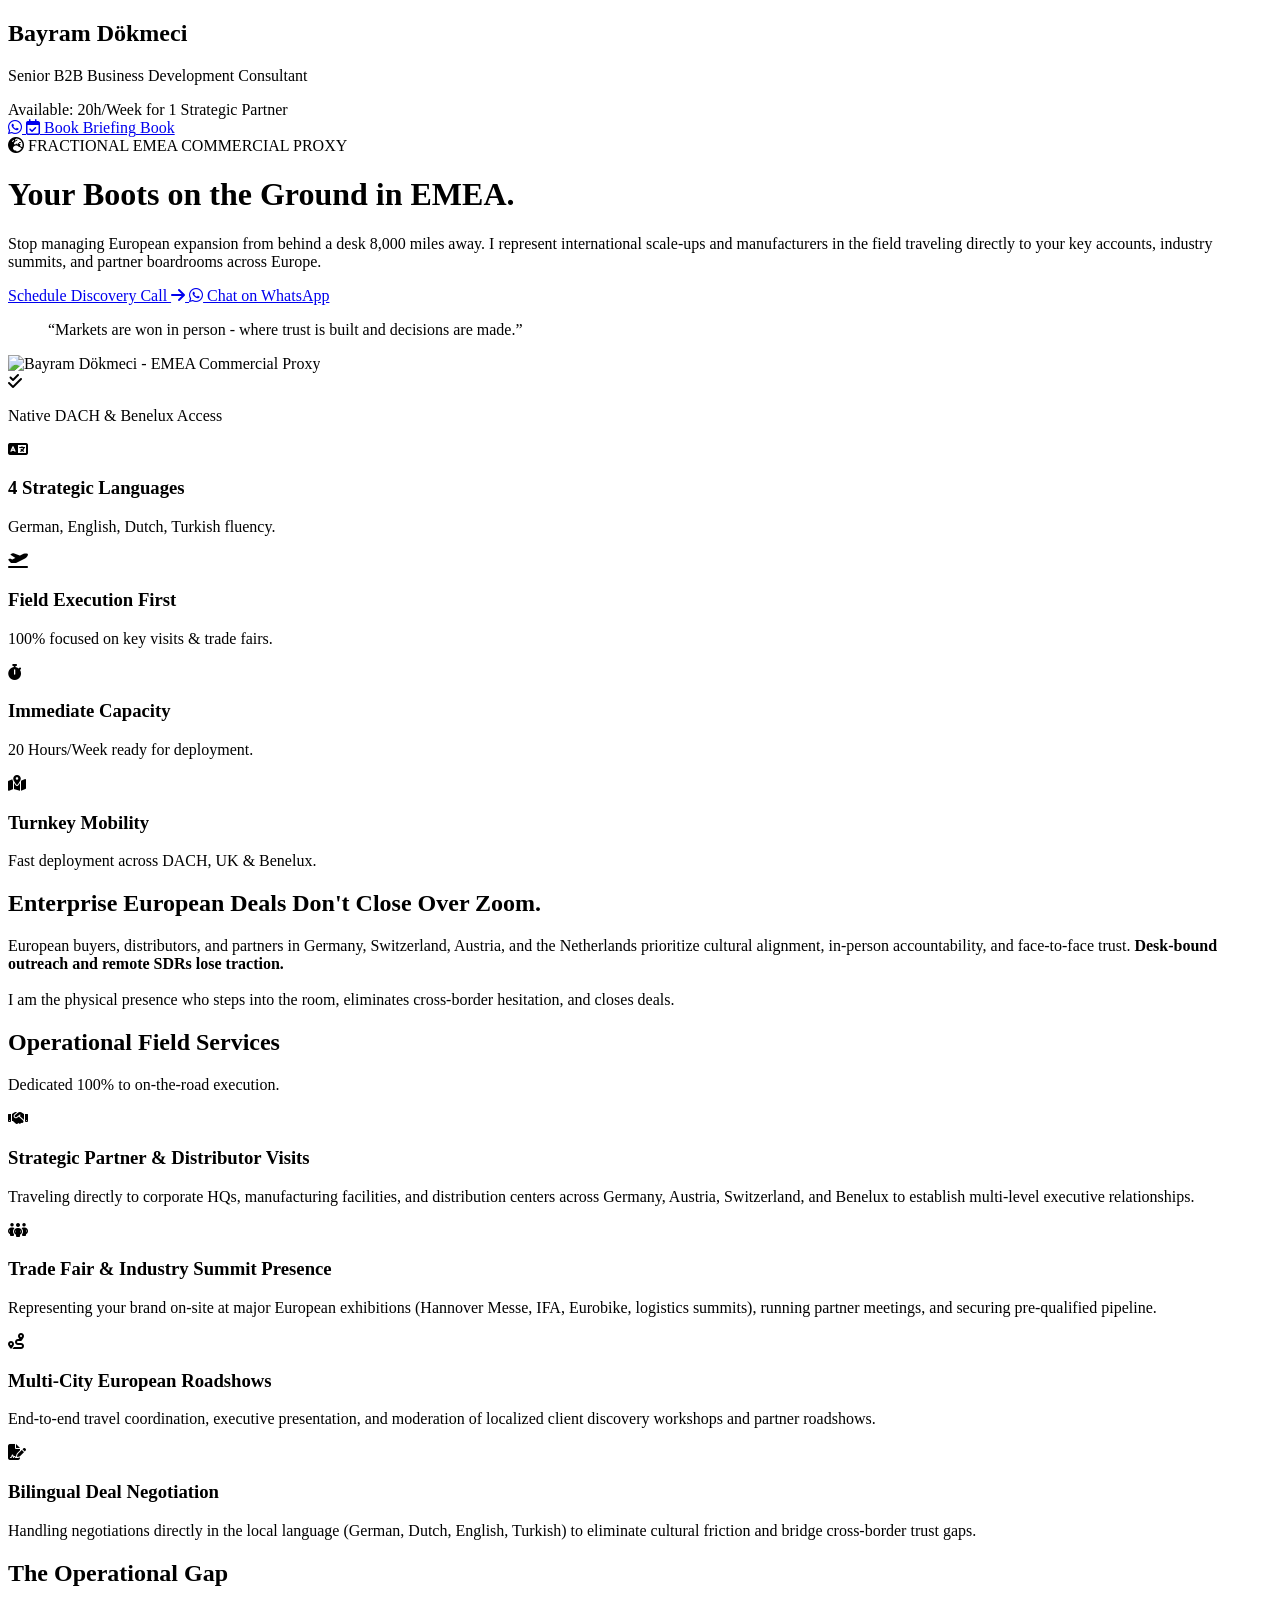
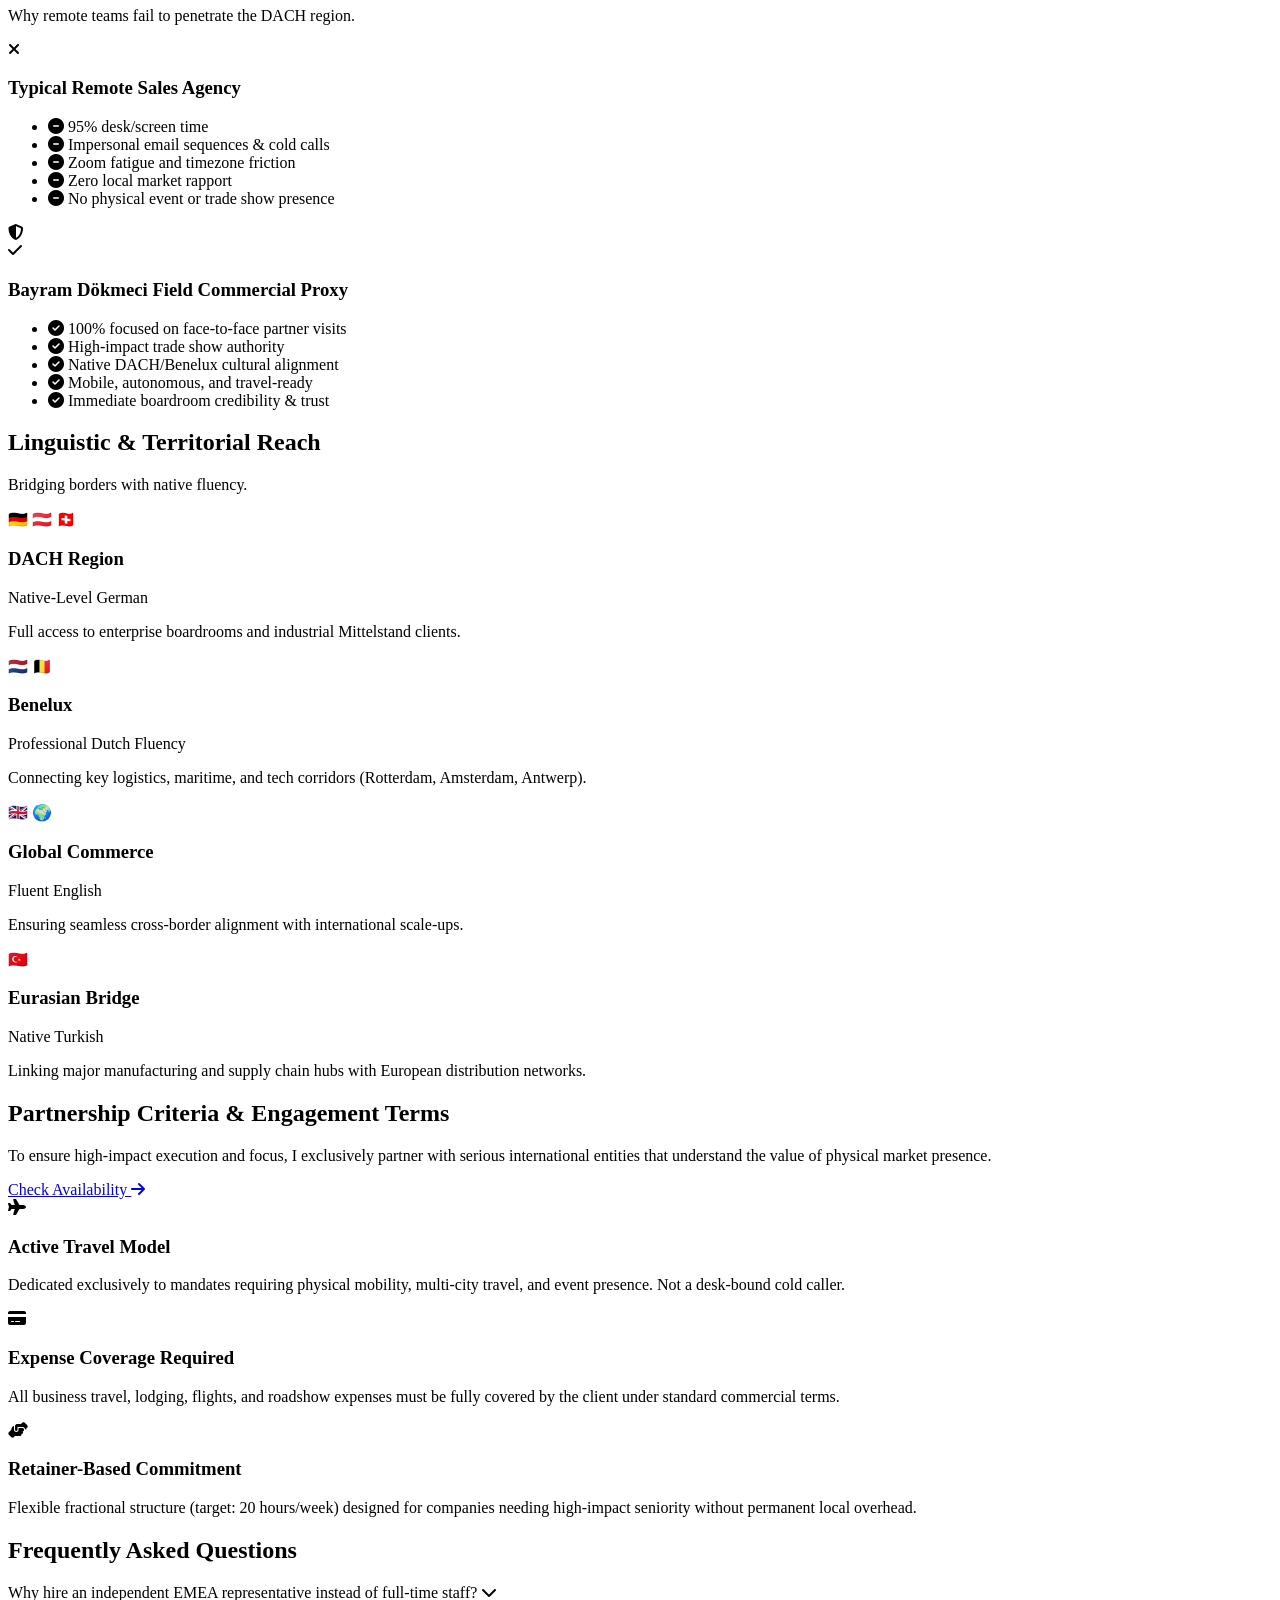
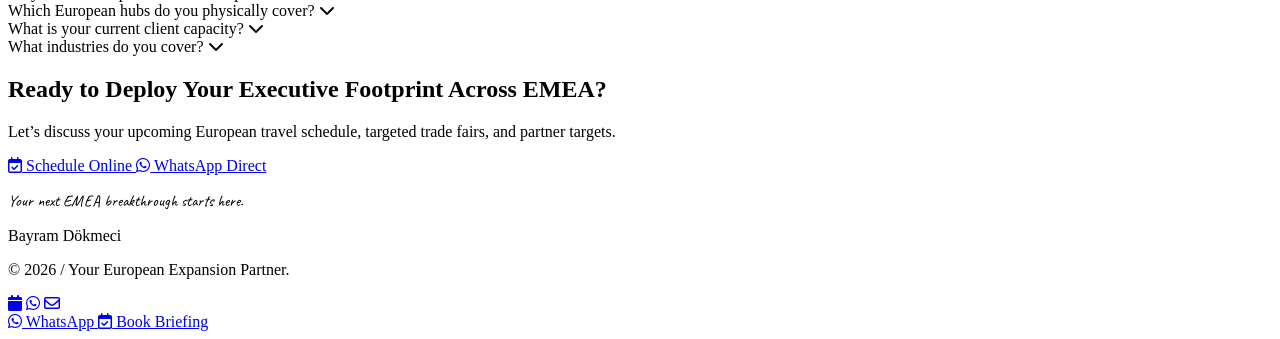
==== dach.html @ 2ba25c83 "Add files via upload" ====
<!DOCTYPE html>
<html lang="en" class="scroll-smooth">
<head>
    <meta charset="UTF-8">
    <meta name="viewport" content="width=device-width, initial-scale=1.0">
    <title>Bayram Dökmeci | EMEA Commercial Proxy & B2B Consultant</title>
    <meta name="description" content="Senior B2B Business Development Consultant acting as your boots on the ground in EMEA. Specializing in in-person partner visits, European trade fairs, roadshows, and cross-border negotiations.">
    
    <!-- Google Fonts -->
    <link rel="preconnect" href="https://fonts.googleapis.com">
    <link rel="preconnect" href="https://fonts.gstatic.com" crossorigin>
    <link href="https://fonts.googleapis.com/css2?family=Caveat:wght@500;600&family=Inter:wght@300;400;500;600;700;800&display=swap" rel="stylesheet">
    
    <!-- FontAwesome -->
    <link rel="stylesheet" href="https://cdnjs.cloudflare.com/ajax/libs/font-awesome/6.4.0/css/all.min.css">

    <!-- Tailwind CSS (CDN) -->
    <script src="https://cdn.tailwindcss.com"></script>
    <script>
        tailwind.config = {
            theme: {
                extend: {
                    fontFamily: {
                        sans: ['Inter', 'sans-serif'],
                    },
                    colors: {
                        slate: {
                            50: '#F8FAFC',
                            900: '#0F172A'
                        },
                        emerald: {
                            500: '#10B981'
                        },
                        indigo: {
                            600: '#2563EB'
                        },
                        amber: {
                            500: '#F59E0B'
                        }
                    }
                }
            }
        }
    </script>

    <!-- Schema.org JSON-LD -->
    <script type="application/ld+json">
    {
      "@context": "https://schema.org",
      "@graph": [
        {
          "@type": "Person",
          "@id": "https://bayramdokmeci.com/#person",
          "name": "Bayram Dökmeci",
          "jobTitle": "Senior B2B Business Development Consultant & EMEA Commercial Representative",
          "image": "https://bayramdokmeci.com/BayramDokmeci-DACH.webp",
          "email": "bayramdokmeci@gmail.com",
          "telephone": "+905078827795",
          "url": "https://bayramdokmeci.com",
          "knowsLanguage": ["German", "English", "Dutch", "Turkish"],
          "hasCredential": "Certified Digital Marketing Specialist",
          "knowsAbout": [
            "EMEA Market Expansion",
            "DACH Partner Development",
            "European Trade Fair Representation",
            "Executive Partner Roadshows",
            "In-Person Commercial Proxy",
            "Cross-Border B2B Deal Closing"
          ]
        },
        {
          "@type": "ProfessionalService",
          "name": "Bayram Dökmeci - EMEA Commercial Proxy & Business Development",
          "provider": {"@id": "https://bayramdokmeci.com/#person"},
          "areaServed": ["Germany", "Austria", "Switzerland", "Netherlands", "Belgium", "United Kingdom", "Türkiye"],
          "description": "On-the-road commercial representation, executive roadshow leadership, and strategic partner visits across EMEA for international scale-ups and manufacturers.",
          "availableChannel": {
            "@type": "ServiceChannel",
            "serviceUrl": "https://calendly.com/bayramdokmeci/b2b"
          }
        }
      ]
    }
    </script>
    <style>
        /* Custom styles for details/summary accordions */
        details > summary {
            list-style: none;
        }
        details > summary::-webkit-details-marker {
            display: none;
        }
        .slogan-handwritten {
            font-family: 'Caveat', cursive;
        }
    </style>
</head>
<body class="bg-white text-slate-900 font-sans antialiased selection:bg-indigo-600 selection:text-white">

    <!-- Sticky Navigation -->
    <nav class="fixed top-0 left-0 right-0 bg-white/90 backdrop-blur-md border-b border-gray-100 z-50">
        <div class="max-w-7xl mx-auto px-4 sm:px-6 lg:px-8">
            <div class="flex justify-between items-center h-20">
                <!-- Brand -->
                <div class="flex-shrink-0 flex items-center">
                    <div>
                        <h1 class="font-bold text-xl tracking-tight text-slate-900">Bayram Dökmeci</h1>
                        <p class="text-xs text-gray-500 font-medium hidden sm:block">Senior B2B Business Development Consultant</p>
                    </div>
                </div>
                
                <!-- Live Capacity Indicator (Hidden on smallest screens to save space) -->
                <div class="hidden md:flex items-center space-x-2 bg-emerald-50 text-emerald-700 px-4 py-2 rounded-full border border-emerald-100 text-sm font-semibold">
                    <span class="relative flex h-3 w-3">
                      <span class="animate-ping absolute inline-flex h-full w-full rounded-full bg-emerald-500 opacity-75"></span>
                      <span class="relative inline-flex rounded-full h-3 w-3 bg-emerald-500"></span>
                    </span>
                    <span>Available: 20h/Week for 1 Strategic Partner</span>
                </div>

                <!-- Quick Actions -->
                <div class="flex items-center space-x-3 sm:space-x-4">
                    <a href="https://wa.me/905078827795" target="_blank" class="text-emerald-500 hover:text-emerald-600 transition-colors text-2xl" title="WhatsApp Direct">
                        <i class="fa-brands fa-whatsapp"></i>
                    </a>
                    <a href="https://calendly.com/bayramdokmeci/b2b" target="_blank" class="bg-indigo-600 hover:bg-indigo-700 text-white px-5 py-2.5 rounded-lg font-semibold text-sm transition-all shadow-md hover:shadow-lg flex items-center gap-2">
                        <i class="fa-regular fa-calendar-check"></i>
                        <span class="hidden sm:inline">Book Briefing</span>
                        <span class="sm:hidden">Book</span>
                    </a>
                </div>
            </div>
        </div>
    </nav>

    <!-- Hero Section -->
    <header class="pt-32 pb-16 md:pt-40 md:pb-24 bg-slate-50">
        <div class="max-w-7xl mx-auto px-4 sm:px-6 lg:px-8">
            <div class="grid grid-cols-1 lg:grid-cols-12 gap-12 items-center">
                <!-- Text Content -->
                <div class="lg:col-span-7">
                    <div class="inline-flex items-center space-x-2 bg-indigo-50 text-indigo-700 px-3 py-1 rounded-full text-sm font-bold tracking-wide mb-6 border border-indigo-100">
                        <i class="fa-solid fa-earth-europe"></i>
                        <span>FRACTIONAL EMEA COMMERCIAL PROXY</span>
                    </div>
                    <h1 class="text-4xl sm:text-5xl lg:text-6xl font-extrabold text-slate-900 leading-[1.1] mb-6">
                        Your <span class="text-indigo-600">Boots on the Ground</span> in EMEA.
                    </h1>
                    <p class="text-lg sm:text-xl text-gray-600 mb-8 max-w-2xl leading-relaxed">
                        Stop managing European expansion from behind a desk 8,000 miles away. I represent international scale-ups and manufacturers in the field traveling directly to your key accounts, industry summits, and partner boardrooms across Europe.
                    </p>
                    <div class="flex flex-col sm:flex-row gap-4 mb-8">
                        <a href="https://calendly.com/bayramdokmeci/b2b" target="_blank" class="bg-indigo-600 text-white px-8 py-4 rounded-xl font-bold text-lg text-center transition-all hover:bg-indigo-700 hover:shadow-xl hover:-translate-y-0.5 flex items-center justify-center gap-3">
                            Schedule Discovery Call
                            <i class="fa-solid fa-arrow-right"></i>
                        </a>
                        <a href="https://wa.me/905078827795" target="_blank" class="bg-white text-slate-900 border-2 border-gray-200 px-8 py-4 rounded-xl font-bold text-lg text-center transition-all hover:border-emerald-500 hover:text-emerald-600 hover:shadow-lg flex items-center justify-center gap-3">
                            <i class="fa-brands fa-whatsapp text-2xl"></i>
                            Chat on WhatsApp
                        </a>
                    </div>
                    <blockquote class="text-lg font-semibold italic text-indigo-700">
                        “Markets are won in person - where trust is built and decisions are made.”
                    </blockquote>
                </div>
                
                <!-- Profile Image -->
                <div class="lg:col-span-5 relative">
                    <!-- Decorative background elements -->
                    <div class="absolute inset-0 bg-gradient-to-tr from-indigo-100 to-emerald-50 rounded-[2rem] transform translate-x-4 translate-y-4 -z-10"></div>
                    <div class="relative rounded-[2rem] overflow-hidden border-8 border-white shadow-2xl">
                        <img src="https://bayramdokmeci.com/BayramDokmeci-DACH.webp" alt="Bayram Dökmeci - EMEA Commercial Proxy" class="w-full h-auto object-cover object-center bg-gray-100">
                        <!-- Floating Badge -->
                        <div class="absolute bottom-4 left-4 right-4 bg-white/95 backdrop-blur shadow-lg rounded-xl p-3 flex items-center gap-3 border border-gray-100">
                            <div class="w-10 h-10 rounded-full bg-emerald-100 text-emerald-600 flex items-center justify-center shrink-0">
                                <i class="fa-solid fa-check-double text-lg"></i>
                            </div>
                            <p class="text-sm font-bold text-slate-900 leading-tight">Native DACH & Benelux Access</p>
                        </div>
                    </div>
                </div>
            </div>

            <!-- 4-Card Metric Strip -->
            <div class="grid grid-cols-1 sm:grid-cols-2 lg:grid-cols-4 gap-6 mt-16 lg:mt-24 relative z-10">
                <div class="bg-white p-6 rounded-2xl shadow-sm border border-gray-100 flex items-start gap-4">
                    <div class="w-12 h-12 rounded-xl bg-amber-50 text-amber-500 flex items-center justify-center text-xl shrink-0">
                        <i class="fa-solid fa-language"></i>
                    </div>
                    <div>
                        <h3 class="font-bold text-slate-900">4 Strategic Languages</h3>
                        <p class="text-sm text-gray-500 mt-1">German, English, Dutch, Turkish fluency.</p>
                    </div>
                </div>
                <div class="bg-white p-6 rounded-2xl shadow-sm border border-gray-100 flex items-start gap-4">
                    <div class="w-12 h-12 rounded-xl bg-indigo-50 text-indigo-600 flex items-center justify-center text-xl shrink-0">
                        <i class="fa-solid fa-plane-departure"></i>
                    </div>
                    <div>
                        <h3 class="font-bold text-slate-900">Field Execution First</h3>
                        <p class="text-sm text-gray-500 mt-1">100% focused on key visits & trade fairs.</p>
                    </div>
                </div>
                <div class="bg-white p-6 rounded-2xl shadow-sm border border-gray-100 flex items-start gap-4">
                    <div class="w-12 h-12 rounded-xl bg-emerald-50 text-emerald-600 flex items-center justify-center text-xl shrink-0">
                        <i class="fa-solid fa-stopwatch"></i>
                    </div>
                    <div>
                        <h3 class="font-bold text-slate-900">Immediate Capacity</h3>
                        <p class="text-sm text-gray-500 mt-1">20 Hours/Week ready for deployment.</p>
                    </div>
                </div>
                <div class="bg-white p-6 rounded-2xl shadow-sm border border-gray-100 flex items-start gap-4">
                    <div class="w-12 h-12 rounded-xl bg-blue-50 text-blue-500 flex items-center justify-center text-xl shrink-0">
                        <i class="fa-solid fa-map-location-dot"></i>
                    </div>
                    <div>
                        <h3 class="font-bold text-slate-900">Turnkey Mobility</h3>
                        <p class="text-sm text-gray-500 mt-1">Fast deployment across DACH, UK & Benelux.</p>
                    </div>
                </div>
            </div>
        </div>
    </header>

    <!-- Core Problem & Solution -->
    <section class="py-20 bg-white">
        <div class="max-w-4xl mx-auto px-4 text-center">
            <h2 class="text-3xl md:text-5xl font-extrabold text-slate-900 mb-6">Enterprise European Deals Don't Close Over Zoom.</h2>
            <div class="w-24 h-1.5 bg-indigo-600 mx-auto rounded-full mb-8"></div>
            <p class="text-lg md:text-xl text-gray-600 leading-relaxed">
                European buyers, distributors, and partners in Germany, Switzerland, Austria, and the Netherlands prioritize cultural alignment, in-person accountability, and face-to-face trust. <strong>Desk-bound outreach and remote SDRs lose traction.</strong> 
                <br><br>
                I am the physical presence who steps into the room, eliminates cross-border hesitation, and closes deals.
            </p>
        </div>
    </section>

    <!-- Operational Field Services (4-Card Grid) -->
    <section class="py-20 bg-slate-50 border-y border-gray-100">
        <div class="max-w-7xl mx-auto px-4 sm:px-6 lg:px-8">
            <div class="text-center mb-16">
                <h2 class="text-3xl md:text-4xl font-extrabold text-slate-900">Operational Field Services</h2>
                <p class="mt-4 text-xl text-gray-600">Dedicated 100% to on-the-road execution.</p>
            </div>
            
            <div class="grid grid-cols-1 md:grid-cols-2 gap-8">
                <!-- Card 1 -->
                <div class="bg-white rounded-2xl p-8 shadow-sm border border-gray-100 hover:shadow-xl transition-all duration-300 hover:-translate-y-1 group">
                    <div class="w-14 h-14 bg-indigo-50 rounded-xl flex items-center justify-center text-indigo-600 text-2xl mb-6 group-hover:bg-indigo-600 group-hover:text-white transition-colors">
                        <i class="fa-solid fa-handshake"></i>
                    </div>
                    <h3 class="text-xl font-bold text-slate-900 mb-3">Strategic Partner & Distributor Visits</h3>
                    <p class="text-gray-600 leading-relaxed">Traveling directly to corporate HQs, manufacturing facilities, and distribution centers across Germany, Austria, Switzerland, and Benelux to establish multi-level executive relationships.</p>
                </div>
                <!-- Card 2 -->
                <div class="bg-white rounded-2xl p-8 shadow-sm border border-gray-100 hover:shadow-xl transition-all duration-300 hover:-translate-y-1 group">
                    <div class="w-14 h-14 bg-indigo-50 rounded-xl flex items-center justify-center text-indigo-600 text-2xl mb-6 group-hover:bg-indigo-600 group-hover:text-white transition-colors">
                        <i class="fa-solid fa-people-group"></i>
                    </div>
                    <h3 class="text-xl font-bold text-slate-900 mb-3">Trade Fair & Industry Summit Presence</h3>
                    <p class="text-gray-600 leading-relaxed">Representing your brand on-site at major European exhibitions (Hannover Messe, IFA, Eurobike, logistics summits), running partner meetings, and securing pre-qualified pipeline.</p>
                </div>
                <!-- Card 3 -->
                <div class="bg-white rounded-2xl p-8 shadow-sm border border-gray-100 hover:shadow-xl transition-all duration-300 hover:-translate-y-1 group">
                    <div class="w-14 h-14 bg-indigo-50 rounded-xl flex items-center justify-center text-indigo-600 text-2xl mb-6 group-hover:bg-indigo-600 group-hover:text-white transition-colors">
                        <i class="fa-solid fa-route"></i>
                    </div>
                    <h3 class="text-xl font-bold text-slate-900 mb-3">Multi-City European Roadshows</h3>
                    <p class="text-gray-600 leading-relaxed">End-to-end travel coordination, executive presentation, and moderation of localized client discovery workshops and partner roadshows.</p>
                </div>
                <!-- Card 4 -->
                <div class="bg-white rounded-2xl p-8 shadow-sm border border-gray-100 hover:shadow-xl transition-all duration-300 hover:-translate-y-1 group">
                    <div class="w-14 h-14 bg-indigo-50 rounded-xl flex items-center justify-center text-indigo-600 text-2xl mb-6 group-hover:bg-indigo-600 group-hover:text-white transition-colors">
                        <i class="fa-solid fa-file-signature"></i>
                    </div>
                    <h3 class="text-xl font-bold text-slate-900 mb-3">Bilingual Deal Negotiation</h3>
                    <p class="text-gray-600 leading-relaxed">Handling negotiations directly in the local language (German, Dutch, English, Turkish) to eliminate cultural friction and bridge cross-border trust gaps.</p>
                </div>
            </div>
        </div>
    </section>

    <!-- Comparison Section -->
    <section class="py-20 bg-white">
        <div class="max-w-7xl mx-auto px-4 sm:px-6 lg:px-8">
            <div class="text-center mb-16">
                <h2 class="text-3xl md:text-4xl font-extrabold text-slate-900">The Operational Gap</h2>
                <p class="mt-4 text-xl text-gray-600">Why remote teams fail to penetrate the DACH region.</p>
            </div>

            <div class="grid grid-cols-1 md:grid-cols-2 gap-8 lg:gap-12 items-stretch max-w-5xl mx-auto">
                <!-- Remote Agency -->
                <div class="bg-white rounded-3xl p-8 sm:p-10 shadow-sm border-2 border-red-100 flex flex-col h-full opacity-90">
                    <div class="flex items-center gap-4 mb-8">
                        <div class="w-12 h-12 bg-red-100 text-red-500 rounded-full flex items-center justify-center text-xl shrink-0">
                            <i class="fa-solid fa-xmark"></i>
                        </div>
                        <h3 class="text-2xl font-bold text-slate-900">Typical Remote Sales Agency</h3>
                    </div>
                    <ul class="space-y-4 flex-grow">
                        <li class="flex items-start gap-3">
                            <i class="fa-solid fa-circle-minus text-red-400 mt-1 shrink-0"></i>
                            <span class="text-gray-600">95% desk/screen time</span>
                        </li>
                        <li class="flex items-start gap-3">
                            <i class="fa-solid fa-circle-minus text-red-400 mt-1 shrink-0"></i>
                            <span class="text-gray-600">Impersonal email sequences & cold calls</span>
                        </li>
                        <li class="flex items-start gap-3">
                            <i class="fa-solid fa-circle-minus text-red-400 mt-1 shrink-0"></i>
                            <span class="text-gray-600">Zoom fatigue and timezone friction</span>
                        </li>
                        <li class="flex items-start gap-3">
                            <i class="fa-solid fa-circle-minus text-red-400 mt-1 shrink-0"></i>
                            <span class="text-gray-600">Zero local market rapport</span>
                        </li>
                        <li class="flex items-start gap-3">
                            <i class="fa-solid fa-circle-minus text-red-400 mt-1 shrink-0"></i>
                            <span class="text-gray-600">No physical event or trade show presence</span>
                        </li>
                    </ul>
                </div>

                <!-- Field Commercial Proxy -->
                <div class="bg-indigo-600 rounded-3xl p-8 sm:p-10 shadow-2xl flex flex-col h-full transform md:-translate-y-4 relative overflow-hidden">
                    <!-- Abstract Background Graphic -->
                    <i class="fa-solid fa-shield-halved absolute -bottom-10 -right-10 text-9xl text-indigo-500 opacity-20"></i>
                    
                    <div class="flex items-center gap-4 mb-8 relative z-10">
                        <div class="w-12 h-12 bg-white text-indigo-600 rounded-full flex items-center justify-center text-xl shrink-0 shadow-md">
                            <i class="fa-solid fa-check"></i>
                        </div>
                        <h3 class="text-2xl font-bold text-white">Bayram Dökmeci <span class="block text-indigo-200 text-lg">Field Commercial Proxy</span></h3>
                    </div>
                    <ul class="space-y-4 flex-grow relative z-10">
                        <li class="flex items-start gap-3">
                            <i class="fa-solid fa-circle-check text-emerald-400 mt-1 shrink-0 text-lg"></i>
                            <span class="text-white font-medium">100% focused on face-to-face partner visits</span>
                        </li>
                        <li class="flex items-start gap-3">
                            <i class="fa-solid fa-circle-check text-emerald-400 mt-1 shrink-0 text-lg"></i>
                            <span class="text-white font-medium">High-impact trade show authority</span>
                        </li>
                        <li class="flex items-start gap-3">
                            <i class="fa-solid fa-circle-check text-emerald-400 mt-1 shrink-0 text-lg"></i>
                            <span class="text-white font-medium">Native DACH/Benelux cultural alignment</span>
                        </li>
                        <li class="flex items-start gap-3">
                            <i class="fa-solid fa-circle-check text-emerald-400 mt-1 shrink-0 text-lg"></i>
                            <span class="text-white font-medium">Mobile, autonomous, and travel-ready</span>
                        </li>
                        <li class="flex items-start gap-3">
                            <i class="fa-solid fa-circle-check text-emerald-400 mt-1 shrink-0 text-lg"></i>
                            <span class="text-white font-medium">Immediate boardroom credibility & trust</span>
                        </li>
                    </ul>
                </div>
            </div>
        </div>
    </section>

    <!-- Linguistic & Territorial Reach -->
    <section class="py-20 bg-slate-50 border-t border-gray-100">
        <div class="max-w-7xl mx-auto px-4 sm:px-6 lg:px-8">
            <div class="text-center mb-16">
                <h2 class="text-3xl md:text-4xl font-extrabold text-slate-900">Linguistic & Territorial Reach</h2>
                <p class="mt-4 text-xl text-gray-600">Bridging borders with native fluency.</p>
            </div>
            
            <div class="grid grid-cols-1 sm:grid-cols-2 lg:grid-cols-4 gap-6">
                <!-- DACH -->
                <div class="bg-white p-6 rounded-2xl shadow-sm border border-gray-100">
                    <div class="text-4xl mb-4">🇩🇪 🇦🇹 🇨🇭</div>
                    <h3 class="text-xl font-bold text-slate-900 mb-2">DACH Region</h3>
                    <p class="text-sm font-semibold text-emerald-600 mb-3">Native-Level German</p>
                    <p class="text-gray-600 text-sm">Full access to enterprise boardrooms and industrial Mittelstand clients.</p>
                </div>
                <!-- Benelux -->
                <div class="bg-white p-6 rounded-2xl shadow-sm border border-gray-100">
                    <div class="text-4xl mb-4">🇳🇱 🇧🇪</div>
                    <h3 class="text-xl font-bold text-slate-900 mb-2">Benelux</h3>
                    <p class="text-sm font-semibold text-indigo-600 mb-3">Professional Dutch Fluency</p>
                    <p class="text-gray-600 text-sm">Connecting key logistics, maritime, and tech corridors (Rotterdam, Amsterdam, Antwerp).</p>
                </div>
                <!-- Global -->
                <div class="bg-white p-6 rounded-2xl shadow-sm border border-gray-100">
                    <div class="text-4xl mb-4">🇬🇧 🌍</div>
                    <h3 class="text-xl font-bold text-slate-900 mb-2">Global Commerce</h3>
                    <p class="text-sm font-semibold text-blue-600 mb-3">Fluent English</p>
                    <p class="text-gray-600 text-sm">Ensuring seamless cross-border alignment with international scale-ups.</p>
                </div>
                <!-- Eurasian Bridge -->
                <div class="bg-white p-6 rounded-2xl shadow-sm border border-gray-100">
                    <div class="text-4xl mb-4">🇹🇷</div>
                    <h3 class="text-xl font-bold text-slate-900 mb-2">Eurasian Bridge</h3>
                    <p class="text-sm font-semibold text-amber-600 mb-3">Native Turkish</p>
                    <p class="text-gray-600 text-sm">Linking major manufacturing and supply chain hubs with European distribution networks.</p>
                </div>
            </div>
        </div>
    </section>

    <!-- Partnership Criteria (Client Filter) -->
    <section class="py-20 bg-slate-900 text-white">
        <div class="max-w-7xl mx-auto px-4 sm:px-6 lg:px-8">
            <div class="grid grid-cols-1 lg:grid-cols-2 gap-16 items-center">
                <div>
                    <h2 class="text-3xl md:text-4xl font-extrabold text-white mb-6">Partnership Criteria & Engagement Terms</h2>
                    <p class="text-lg text-slate-300 mb-8 leading-relaxed">
                        To ensure high-impact execution and focus, I exclusively partner with serious international entities that understand the value of physical market presence.
                    </p>
                    <a href="https://calendly.com/bayramdokmeci/b2b" target="_blank" class="inline-flex items-center gap-2 bg-emerald-500 hover:bg-emerald-600 text-white px-8 py-4 rounded-xl font-bold transition-colors">
                        Check Availability
                        <i class="fa-solid fa-arrow-right"></i>
                    </a>
                </div>
                
                <div class="space-y-6">
                    <div class="flex gap-4">
                        <div class="w-12 h-12 bg-slate-800 rounded-lg flex items-center justify-center text-amber-500 shrink-0 text-xl border border-slate-700">
                            <i class="fa-solid fa-plane"></i>
                        </div>
                        <div>
                            <h3 class="text-xl font-bold mb-2">Active Travel Model</h3>
                            <p class="text-slate-400">Dedicated exclusively to mandates requiring physical mobility, multi-city travel, and event presence. Not a desk-bound cold caller.</p>
                        </div>
                    </div>
                    <div class="flex gap-4">
                        <div class="w-12 h-12 bg-slate-800 rounded-lg flex items-center justify-center text-amber-500 shrink-0 text-xl border border-slate-700">
                            <i class="fa-solid fa-credit-card"></i>
                        </div>
                        <div>
                            <h3 class="text-xl font-bold mb-2">Expense Coverage Required</h3>
                            <p class="text-slate-400">All business travel, lodging, flights, and roadshow expenses must be fully covered by the client under standard commercial terms.</p>
                        </div>
                    </div>
                    <div class="flex gap-4">
                        <div class="w-12 h-12 bg-slate-800 rounded-lg flex items-center justify-center text-amber-500 shrink-0 text-xl border border-slate-700">
                            <i class="fa-solid fa-handshake-angle"></i>
                        </div>
                        <div>
                            <h3 class="text-xl font-bold mb-2">Retainer-Based Commitment</h3>
                            <p class="text-slate-400">Flexible fractional structure (target: 20 hours/week) designed for companies needing high-impact seniority without permanent local overhead.</p>
                        </div>
                    </div>
                </div>
            </div>
        </div>
    </section>

    <!-- FAQ Section -->
    <section class="py-20 bg-white">
        <div class="max-w-3xl mx-auto px-4 sm:px-6">
            <div class="text-center mb-12">
                <h2 class="text-3xl md:text-4xl font-extrabold text-slate-900">Frequently Asked Questions</h2>
            </div>
            
            <div class="space-y-4">
                <!-- FAQ 1 -->
                <details class="group bg-slate-50 rounded-xl border border-gray-100 overflow-hidden [&_summary::-webkit-details-marker]:hidden">
                    <summary class="flex justify-between items-center font-bold cursor-pointer list-none p-6 text-slate-900 group-open:bg-indigo-50 group-open:text-indigo-700 transition-colors">
                        <span>Why hire an independent EMEA representative instead of full-time staff?</span>
                        <span class="transition group-open:rotate-180">
                            <i class="fa-solid fa-chevron-down text-gray-400 group-open:text-indigo-500"></i>
                        </span>
                    </summary>
                    <div class="p-6 pt-0 text-gray-600 leading-relaxed bg-white border-t border-gray-100">
                        It eliminates complex local entity setup, legal overhead, and recruitment delays while providing immediate multi-language fluency and day-one access to established European networks.
                    </div>
                </details>
                
                <!-- FAQ 2 -->
                <details class="group bg-slate-50 rounded-xl border border-gray-100 overflow-hidden [&_summary::-webkit-details-marker]:hidden">
                    <summary class="flex justify-between items-center font-bold cursor-pointer list-none p-6 text-slate-900 group-open:bg-indigo-50 group-open:text-indigo-700 transition-colors">
                        <span>Which European hubs do you physically cover?</span>
                        <span class="transition group-open:rotate-180">
                            <i class="fa-solid fa-chevron-down text-gray-400 group-open:text-indigo-500"></i>
                        </span>
                    </summary>
                    <div class="p-6 pt-0 text-gray-600 leading-relaxed bg-white border-t border-gray-100">
                        Frequent travel across Germany, Switzerland, Austria, the Netherlands, Belgium, the UK, and Türkiye for partner meetings, client visits, and major industry congresses.
                    </div>
                </details>

                <!-- FAQ 3 -->
                <details class="group bg-slate-50 rounded-xl border border-gray-100 overflow-hidden [&_summary::-webkit-details-marker]:hidden">
                    <summary class="flex justify-between items-center font-bold cursor-pointer list-none p-6 text-slate-900 group-open:bg-indigo-50 group-open:text-indigo-700 transition-colors">
                        <span>What is your current client capacity?</span>
                        <span class="transition group-open:rotate-180">
                            <i class="fa-solid fa-chevron-down text-gray-400 group-open:text-indigo-500"></i>
                        </span>
                    </summary>
                    <div class="p-6 pt-0 text-gray-600 leading-relaxed bg-white border-t border-gray-100">
                        Currently actively engaged with 2 enterprise clients (20 hours/week). Capacity is strictly capped at one additional partner (20 hours/week) to guarantee high-impact execution and focus.
                    </div>
                </details>

                <!-- FAQ 4 -->
                <details class="group bg-slate-50 rounded-xl border border-gray-100 overflow-hidden [&_summary::-webkit-details-marker]:hidden">
                    <summary class="flex justify-between items-center font-bold cursor-pointer list-none p-6 text-slate-900 group-open:bg-indigo-50 group-open:text-indigo-700 transition-colors">
                        <span>What industries do you cover?</span>
                        <span class="transition group-open:rotate-180">
                            <i class="fa-solid fa-chevron-down text-gray-400 group-open:text-indigo-500"></i>
                        </span>
                    </summary>
                    <div class="p-6 pt-0 text-gray-600 leading-relaxed bg-white border-t border-gray-100">
                        B2B Technology, Industrial Solutions, Sustainable Products, Mobility, Logistics, and Cross-Border Supply Chains.
                    </div>
                </details>
            </div>
        </div>
    </section>

    <!-- Direct Executive Contact Section -->
    <section class="py-24 bg-slate-50 border-t border-gray-200 text-center relative overflow-hidden">
        <!-- Decoration -->
        <div class="absolute top-0 left-1/2 -translate-x-1/2 w-3/4 h-1/2 bg-gradient-to-b from-indigo-100/50 to-transparent -z-10 rounded-full blur-3xl"></div>
        
        <div class="max-w-4xl mx-auto px-4 sm:px-6">
            <h2 class="text-4xl md:text-5xl font-extrabold text-slate-900 mb-6 tracking-tight">Ready to Deploy Your Executive Footprint Across EMEA?</h2>
            <p class="text-xl text-gray-600 mb-12 max-w-2xl mx-auto">Let’s discuss your upcoming European travel schedule, targeted trade fairs, and partner targets.</p>
            
            <div class="bg-white p-8 md:p-12 rounded-3xl shadow-xl border border-gray-100 max-w-3xl mx-auto flex flex-col md:flex-row items-center justify-center gap-6">
                <a href="https://calendly.com/bayramdokmeci/b2b" target="_blank" class="w-full md:w-auto bg-indigo-600 hover:bg-indigo-700 text-white px-8 py-4 rounded-xl font-bold text-lg transition-all shadow-md hover:shadow-lg flex items-center justify-center gap-3">
                    <i class="fa-regular fa-calendar-check text-xl"></i>
                    Schedule Online
                </a>
                
                <a href="https://wa.me/905078827795" target="_blank" class="w-full md:w-auto bg-emerald-500 hover:bg-emerald-600 text-white px-8 py-4 rounded-xl font-bold text-lg transition-all shadow-md hover:shadow-lg flex items-center justify-center gap-3">
                    <i class="fa-brands fa-whatsapp text-2xl"></i>
                    WhatsApp Direct
                </a>
            </div>
            
            <div class="mt-8">
                <p class="slogan-handwritten text-3xl md:text-4xl font-semibold text-indigo-600">
                    Your next EMEA breakthrough starts here.
                </p>
            </div>
        </div>
    </section>

    <!-- Footer -->
    <footer class="bg-white border-t border-gray-100 py-10 pb-28 md:pb-10">
        <div class="max-w-7xl mx-auto px-4 sm:px-6 flex flex-col md:flex-row justify-between items-center gap-4">
            <div class="text-slate-900 font-bold text-lg">Bayram Dökmeci</div>
            <p class="text-gray-500 text-sm text-center md:text-left">
                &copy; <script>document.write(new Date().getFullYear())</script> / Your European Expansion Partner.
            </p>
            <div class="flex gap-4">
                <a href="https://calendly.com/bayramdokmeci/b2b" class="text-gray-400 hover:text-indigo-600 transition-colors"><i class="fa-solid fa-calendar"></i></a>
                <a href="https://wa.me/905078827795" class="text-gray-400 hover:text-emerald-500 transition-colors"><i class="fa-brands fa-whatsapp"></i></a>
                <a href="mailto:bayramdokmeci@gmail.com" class="text-gray-400 hover:text-indigo-600 transition-colors"><i class="fa-regular fa-envelope"></i></a>
            </div>
        </div>
    </footer>

    <!-- Mobile Floating Action Bar (Sticky Bottom) -->
    <div class="md:hidden fixed bottom-0 left-0 right-0 bg-white border-t border-gray-200 p-4 pb-safe shadow-[0_-4px_6px_-1px_rgba(0,0,0,0.05)] z-50 flex gap-3">
        <a href="https://wa.me/905078827795" class="flex-1 bg-emerald-50 text-emerald-600 border border-emerald-200 px-4 py-3 rounded-lg font-bold flex items-center justify-center gap-2 active:bg-emerald-100 transition-colors text-sm">
            <i class="fa-brands fa-whatsapp text-lg"></i>
            WhatsApp
        </a>
        <a href="https://calendly.com/bayramdokmeci/b2b" class="flex-1 bg-indigo-600 text-white px-4 py-3 rounded-lg font-bold flex items-center justify-center gap-2 active:bg-indigo-700 transition-colors text-sm shadow-sm">
            <i class="fa-regular fa-calendar-check text-lg"></i>
            Book Briefing
        </a>
    </div>

</body>
</html>
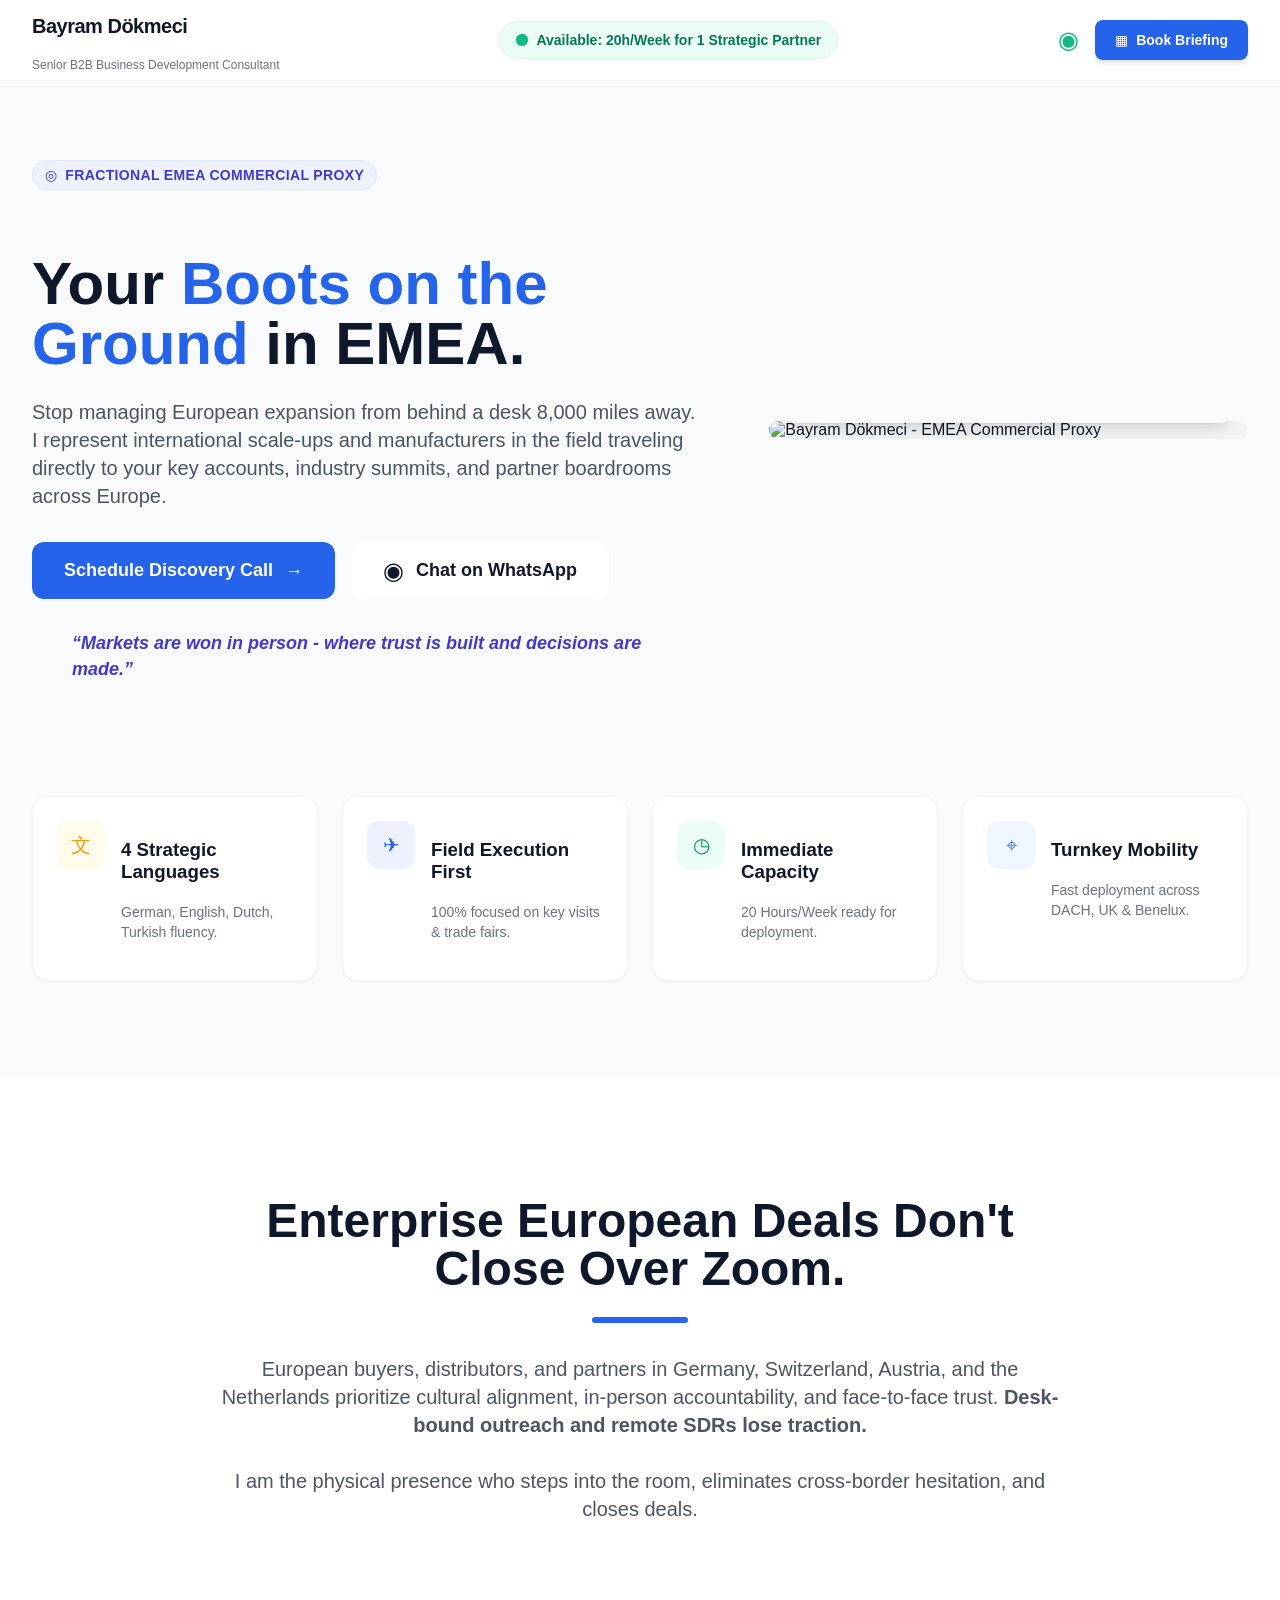
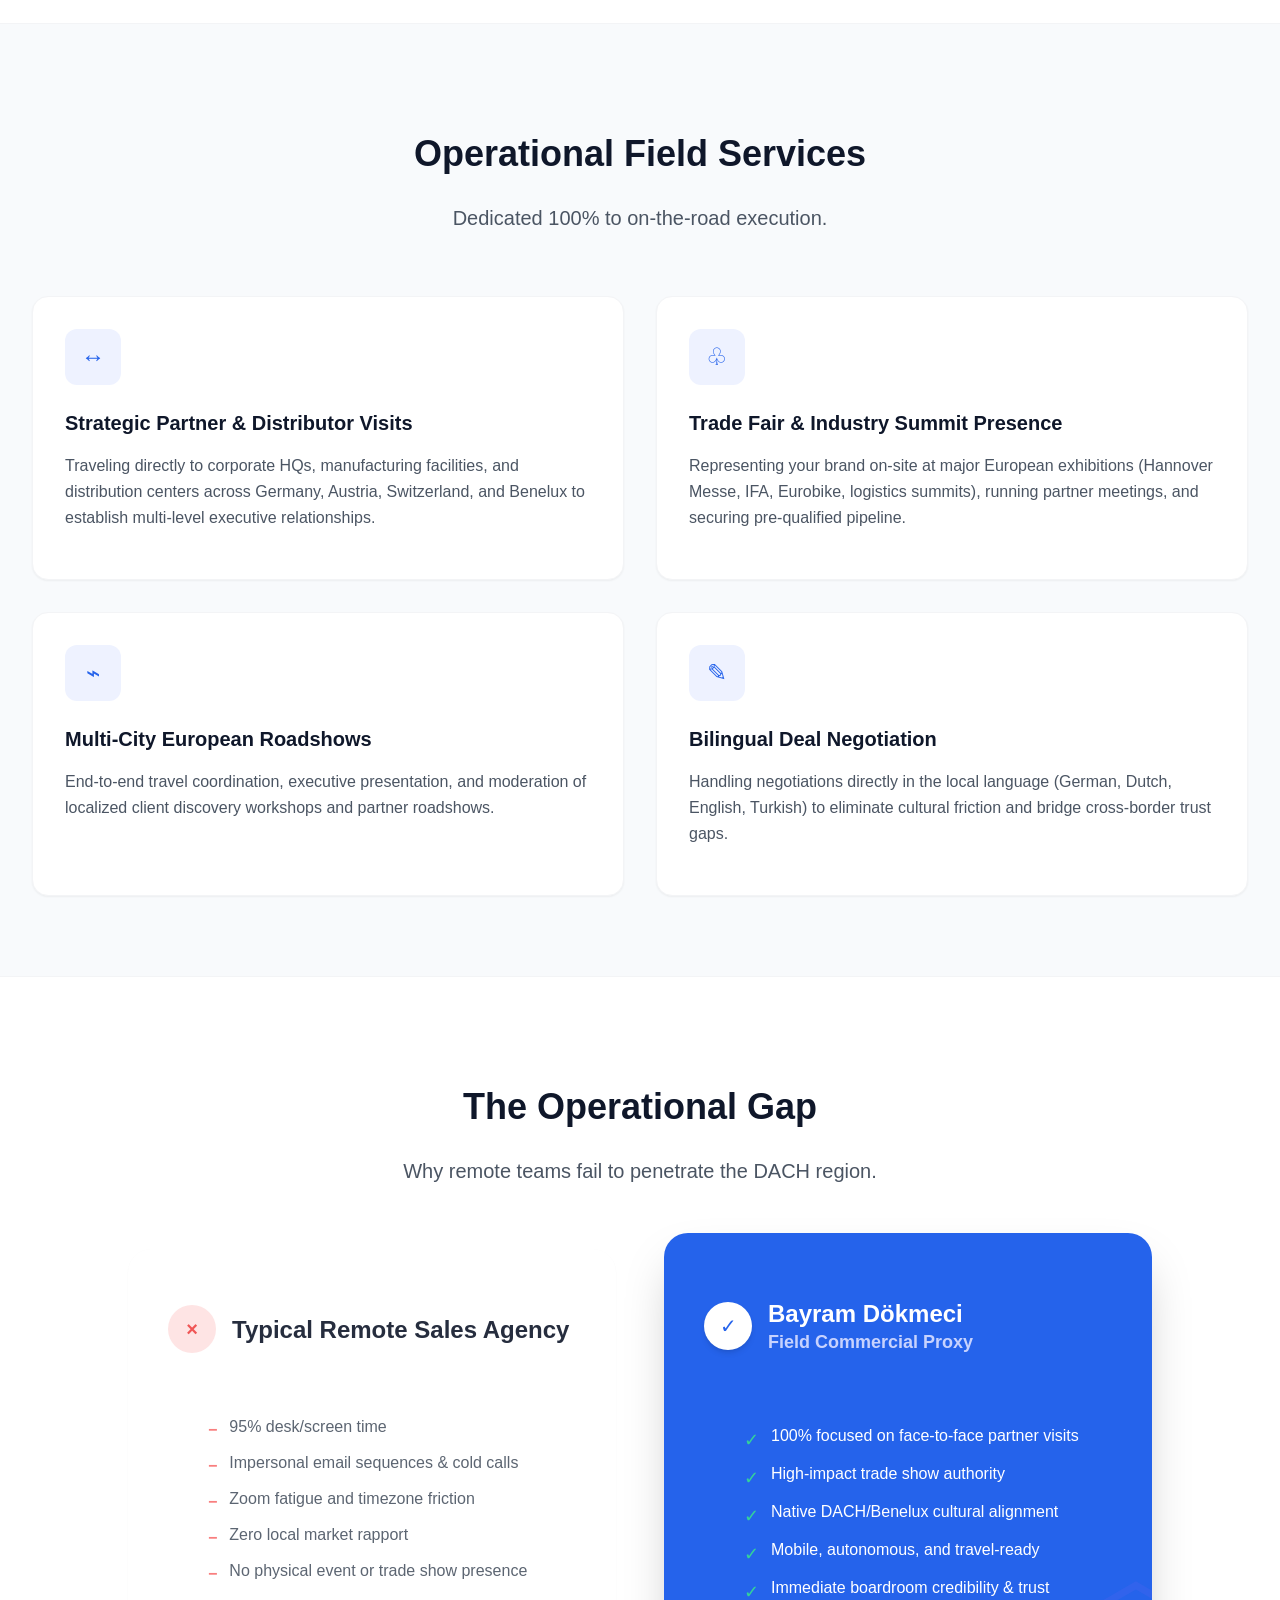
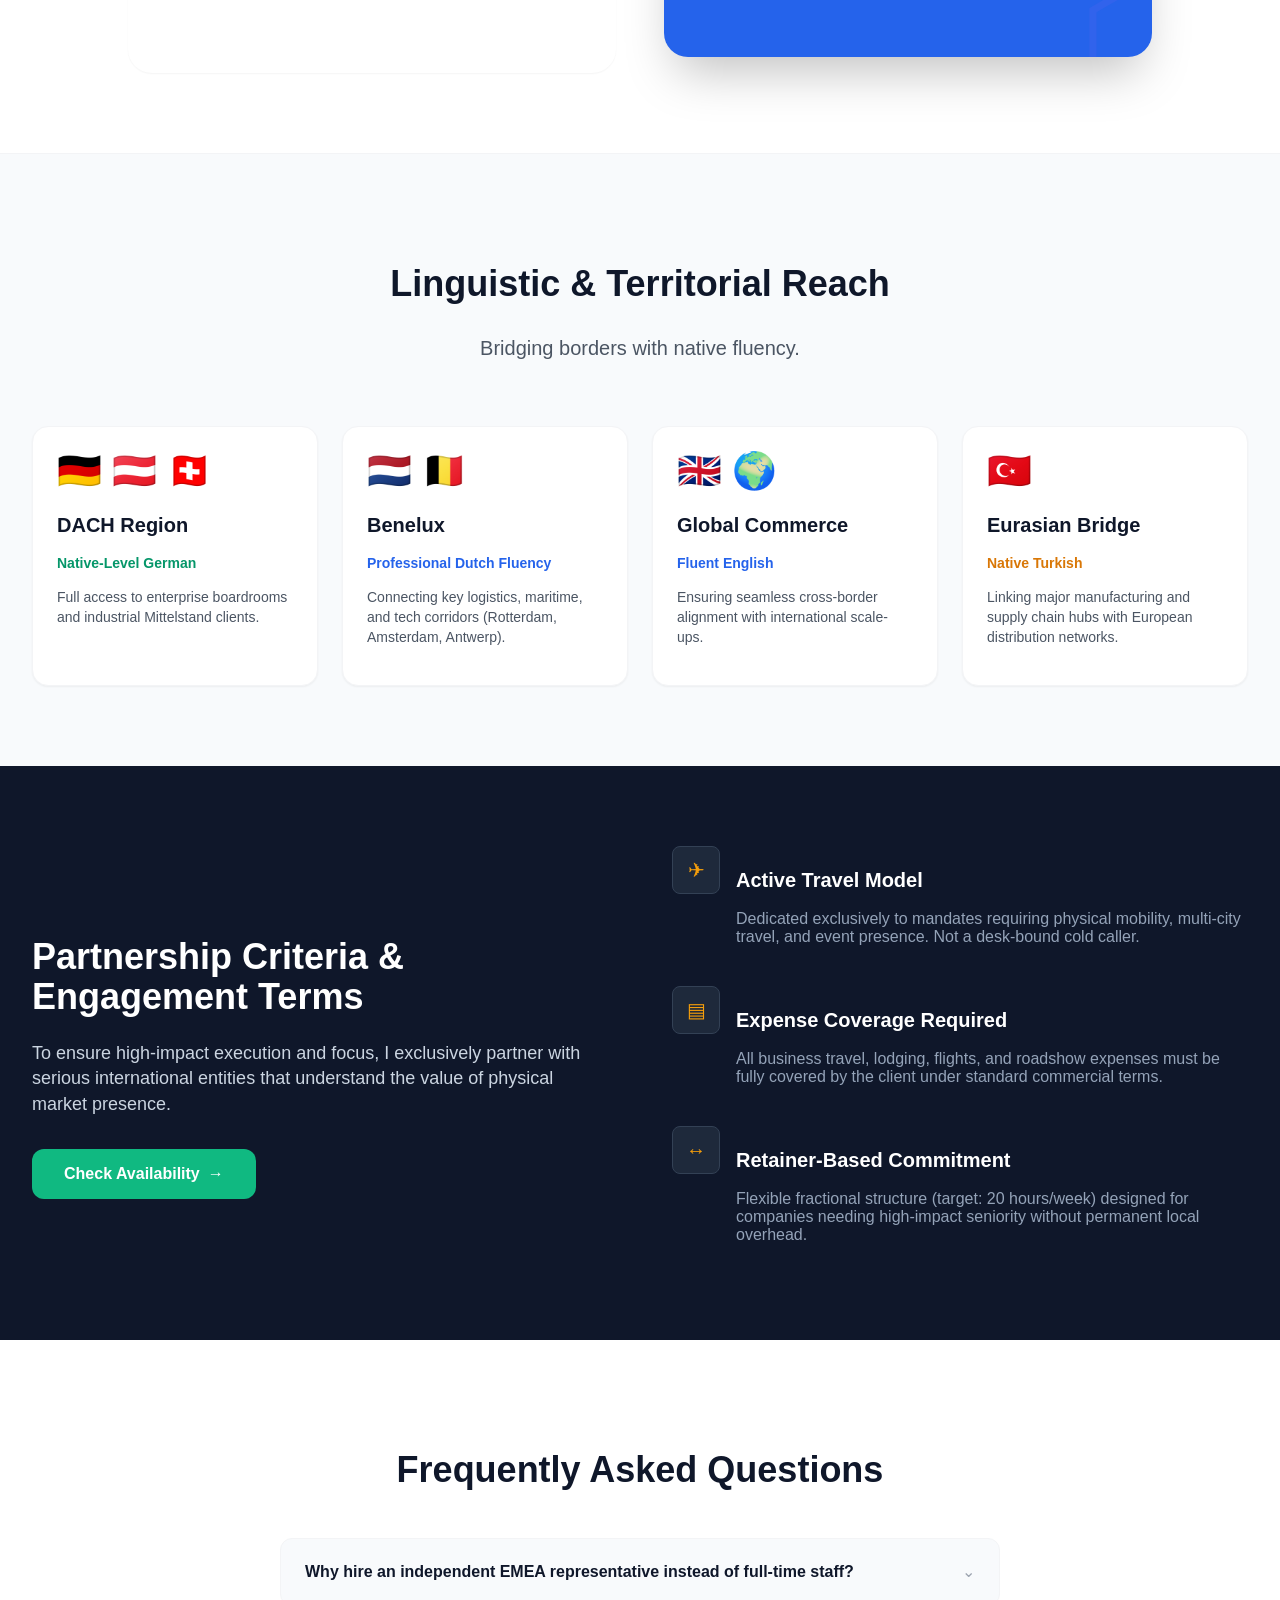
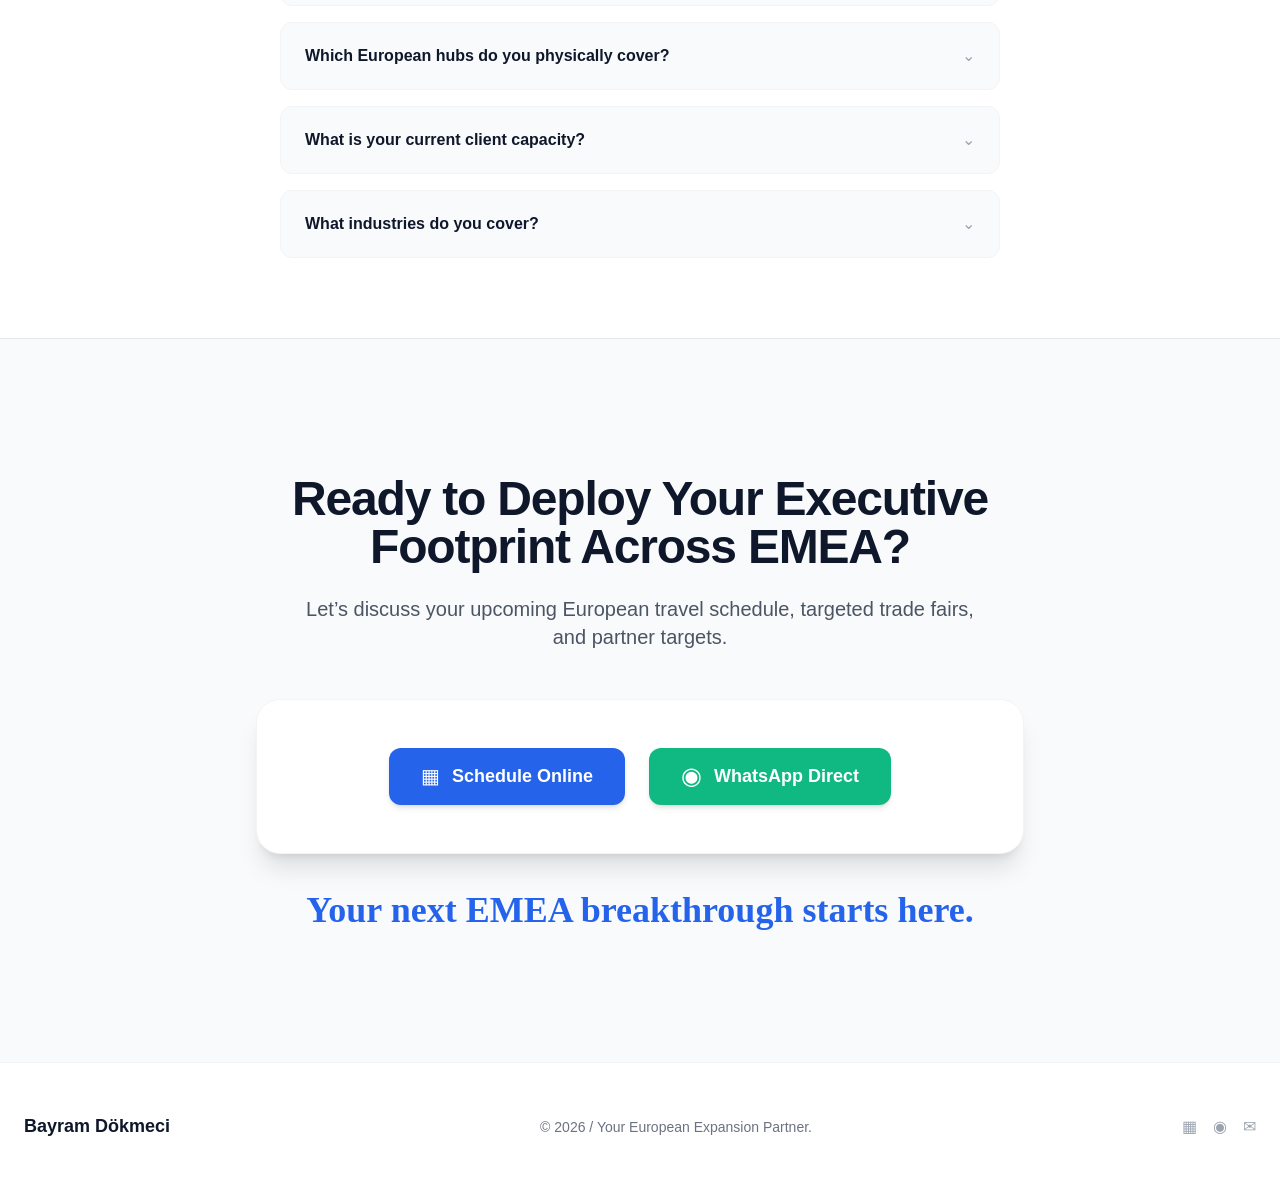
==== commit 50c47e5a: "Remove external styles and update internal styles Removed Google Fonts, FontAwesome, and Tailwind CS" ====
--- a/dach.html
+++ b/dach.html
@@ -6,43 +6,6 @@
     <title>Bayram Dökmeci | EMEA Commercial Proxy & B2B Consultant</title>
     <meta name="description" content="Senior B2B Business Development Consultant acting as your boots on the ground in EMEA. Specializing in in-person partner visits, European trade fairs, roadshows, and cross-border negotiations.">
     
-    <!-- Google Fonts -->
-    <link rel="preconnect" href="https://fonts.googleapis.com">
-    <link rel="preconnect" href="https://fonts.gstatic.com" crossorigin>
-    <link href="https://fonts.googleapis.com/css2?family=Caveat:wght@500;600&family=Inter:wght@300;400;500;600;700;800&display=swap" rel="stylesheet">
-    
-    <!-- FontAwesome -->
-    <link rel="stylesheet" href="https://cdnjs.cloudflare.com/ajax/libs/font-awesome/6.4.0/css/all.min.css">
-
-    <!-- Tailwind CSS (CDN) -->
-    <script src="https://cdn.tailwindcss.com"></script>
-    <script>
-        tailwind.config = {
-            theme: {
-                extend: {
-                    fontFamily: {
-                        sans: ['Inter', 'sans-serif'],
-                    },
-                    colors: {
-                        slate: {
-                            50: '#F8FAFC',
-                            900: '#0F172A'
-                        },
-                        emerald: {
-                            500: '#10B981'
-                        },
-                        indigo: {
-                            600: '#2563EB'
-                        },
-                        amber: {
-                            500: '#F59E0B'
-                        }
-                    }
-                }
-            }
-        }
-    </script>
-
     <!-- Schema.org JSON-LD -->
     <script type="application/ld+json">
     {
@@ -83,15 +46,323 @@
     }
     </script>
     <style>
-        /* Custom styles for details/summary accordions */
-        details > summary {
-            list-style: none;
+        :root {
+            color-scheme: light;
+            font-family: Arial, Helvetica, sans-serif;
+            color: #0f172a;
+            background: #fff;
+            font-synthesis: none;
+            text-rendering: optimizeLegibility;
+            -webkit-font-smoothing: antialiased;
+            -moz-osx-font-smoothing: grayscale;
+            --slate-50: #f8fafc;
+            --slate-900: #0f172a;
+            --indigo-600: #2563eb;
+            --emerald-500: #10b981;
         }
-        details > summary::-webkit-details-marker {
-            display: none;
+        *, *::before, *::after { box-sizing: border-box; }
+        html { scroll-behavior: smooth; }
+        body { margin: 0; min-width: 320px; }
+        img { display: block; max-width: 100%; }
+        a { color: inherit; text-decoration: none; }
+        button, input, textarea, select { font: inherit; }
+        details > summary { list-style: none; }
+        details > summary::-webkit-details-marker { display: none; }
+        ::selection { color: #fff; background: var(--indigo-600); }
+
+        [class~="antialiased"], [class~="font-sans"] { font-family: Arial, Helvetica, sans-serif; }
+        [class~="slogan-handwritten"] { font-family: "Segoe Print", "Bradley Hand", cursive; }
+        [class~="bg-white"] { background-color: #fff; }
+        [class~="bg-slate-50"] { background-color: var(--slate-50); }
+        [class~="bg-slate-800"] { background-color: #1e293b; }
+        [class~="bg-slate-900"] { background-color: var(--slate-900); }
+        [class~="bg-indigo-50"] { background-color: #eef2ff; }
+        [class~="bg-indigo-600"] { background-color: var(--indigo-600); }
+        [class~="bg-emerald-50"] { background-color: #ecfdf5; }
+        [class~="bg-emerald-100"] { background-color: #d1fae5; }
+        [class~="bg-emerald-500"] { background-color: var(--emerald-500); }
+        [class~="bg-amber-50"] { background-color: #fffbeb; }
+        [class~="bg-blue-50"] { background-color: #eff6ff; }
+        [class~="bg-gray-100"] { background-color: #f3f4f6; }
+        [class~="bg-red-100"] { background-color: #fee2e2; }
+        [class~="text-white"] { color: #fff; }
+        [class~="text-slate-900"] { color: var(--slate-900); }
+        [class~="text-slate-400"] { color: #94a3b8; }
+        [class~="text-slate-300"] { color: #cbd5e1; }
+        [class~="text-indigo-200"] { color: #c7d2fe; }
+        [class~="text-indigo-500"] { color: #6366f1; }
+        [class~="text-indigo-600"] { color: var(--indigo-600); }
+        [class~="text-indigo-700"] { color: #4338ca; }
+        [class~="text-emerald-400"] { color: #34d399; }
+        [class~="text-emerald-500"] { color: var(--emerald-500); }
+        [class~="text-emerald-600"] { color: #059669; }
+        [class~="text-emerald-700"] { color: #047857; }
+        [class~="text-amber-500"] { color: #f59e0b; }
+        [class~="text-amber-600"] { color: #d97706; }
+        [class~="text-blue-500"] { color: #3b82f6; }
+        [class~="text-blue-600"] { color: #2563eb; }
+        [class~="text-red-400"] { color: #f87171; }
+        [class~="text-red-500"] { color: #ef4444; }
+        [class~="text-gray-400"] { color: #9ca3af; }
+        [class~="text-gray-500"] { color: #6b7280; }
+        [class~="text-gray-600"] { color: #4b5563; }
+        [class~="text-center"] { text-align: center; }
+        [class~="font-medium"] { font-weight: 500; }
+        [class~="font-semibold"] { font-weight: 600; }
+        [class~="font-bold"] { font-weight: 700; }
+        [class~="font-extrabold"] { font-weight: 800; }
+        [class~="italic"] { font-style: italic; }
+        [class~="text-xs"] { font-size: .75rem; line-height: 1rem; }
+        [class~="text-sm"] { font-size: .875rem; line-height: 1.25rem; }
+        [class~="text-lg"] { font-size: 1.125rem; line-height: 1.75rem; }
+        [class~="text-xl"] { font-size: 1.25rem; line-height: 1.75rem; }
+        [class~="text-2xl"] { font-size: 1.5rem; line-height: 2rem; }
+        [class~="text-3xl"] { font-size: 1.875rem; line-height: 2.25rem; }
+        [class~="text-4xl"] { font-size: 2.25rem; line-height: 2.5rem; }
+        [class~="text-9xl"] { font-size: 8rem; line-height: 1; }
+        [class~="leading-tight"] { line-height: 1.25; }
+        [class~="leading-relaxed"] { line-height: 1.625; }
+        [class~="leading-[1.1]"] { line-height: 1.1; }
+        [class~="tracking-tight"] { letter-spacing: -.025em; }
+        [class~="tracking-wide"] { letter-spacing: .025em; }
+
+        [class~="block"] { display: block; }
+        [class~="inline-flex"] { display: inline-flex; }
+        [class~="flex"] { display: flex; }
+        [class~="grid"] { display: grid; }
+        [class~="hidden"] { display: none; }
+        [class~="flex-col"] { flex-direction: column; }
+        [class~="flex-row"] { flex-direction: row; }
+        [class~="flex-1"] { flex: 1 1 0%; }
+        [class~="flex-grow"] { flex-grow: 1; }
+        [class~="flex-shrink-0"], [class~="shrink-0"] { flex-shrink: 0; }
+        [class~="items-start"] { align-items: flex-start; }
+        [class~="items-center"] { align-items: center; }
+        [class~="items-stretch"] { align-items: stretch; }
+        [class~="justify-between"] { justify-content: space-between; }
+        [class~="justify-center"] { justify-content: center; }
+        [class~="grid-cols-1"] { grid-template-columns: repeat(1, minmax(0, 1fr)); }
+        [class~="grid-cols-2"] { grid-template-columns: repeat(2, minmax(0, 1fr)); }
+        [class~="gap-2"] { gap: .5rem; }
+        [class~="gap-3"] { gap: .75rem; }
+        [class~="gap-4"] { gap: 1rem; }
+        [class~="gap-6"] { gap: 1.5rem; }
+        [class~="gap-8"] { gap: 2rem; }
+        [class~="gap-12"] { gap: 3rem; }
+        [class~="gap-16"] { gap: 4rem; }
+        [class~="space-x-2"] > :not([hidden]) ~ :not([hidden]) { margin-left: .5rem; }
+        [class~="space-x-3"] > :not([hidden]) ~ :not([hidden]) { margin-left: .75rem; }
+        [class~="space-y-4"] > :not([hidden]) ~ :not([hidden]) { margin-top: 1rem; }
+        [class~="space-y-6"] > :not([hidden]) ~ :not([hidden]) { margin-top: 1.5rem; }
+
+        [class~="relative"] { position: relative; }
+        [class~="absolute"] { position: absolute; }
+        [class~="fixed"] { position: fixed; }
+        [class~="inset-0"] { inset: 0; }
+        [class~="top-0"] { top: 0; }
+        [class~="left-0"] { left: 0; }
+        [class~="right-0"] { right: 0; }
+        [class~="bottom-0"] { bottom: 0; }
+        [class~="left-1/2"] { left: 50%; }
+        [class~="left-4"] { left: 1rem; }
+        [class~="right-4"] { right: 1rem; }
+        [class~="bottom-4"] { bottom: 1rem; }
+        [class~="-bottom-10"] { bottom: -2.5rem; }
+        [class~="-right-10"] { right: -2.5rem; }
+        [class~="z-10"] { z-index: 10; }
+        [class~="z-50"] { z-index: 50; }
+        [class~="h-3"] { height: .75rem; }
+        [class~="h-10"] { height: 2.5rem; }
+        [class~="h-12"] { height: 3rem; }
+        [class~="h-14"] { height: 3.5rem; }
+        [class~="h-20"] { height: 5rem; }
+        [class~="h-1.5"] { height: .375rem; }
+        [class~="h-1/2"] { height: 50%; }
+        [class~="h-full"] { height: 100%; }
+        [class~="h-auto"] { height: auto; }
+        [class~="w-3"] { width: .75rem; }
+        [class~="w-10"] { width: 2.5rem; }
+        [class~="w-12"] { width: 3rem; }
+        [class~="w-14"] { width: 3.5rem; }
+        [class~="w-24"] { width: 6rem; }
+        [class~="w-3/4"] { width: 75%; }
+        [class~="w-full"] { width: 100%; }
+        [class~="max-w-2xl"] { max-width: 42rem; }
+        [class~="max-w-3xl"] { max-width: 48rem; }
+        [class~="max-w-4xl"] { max-width: 56rem; }
+        [class~="max-w-5xl"] { max-width: 64rem; }
+        [class~="max-w-7xl"] { max-width: 80rem; }
+        [class~="mx-auto"] { margin-left: auto; margin-right: auto; }
+        [class~="mt-1"] { margin-top: .25rem; }
+        [class~="mt-4"] { margin-top: 1rem; }
+        [class~="mt-8"] { margin-top: 2rem; }
+        [class~="mt-16"] { margin-top: 4rem; }
+        [class~="mb-2"] { margin-bottom: .5rem; }
+        [class~="mb-3"] { margin-bottom: .75rem; }
+        [class~="mb-4"] { margin-bottom: 1rem; }
+        [class~="mb-6"] { margin-bottom: 1.5rem; }
+        [class~="mb-8"] { margin-bottom: 2rem; }
+        [class~="mb-12"] { margin-bottom: 3rem; }
+        [class~="mb-16"] { margin-bottom: 4rem; }
+        [class~="p-3"] { padding: .75rem; }
+        [class~="p-4"] { padding: 1rem; }
+        [class~="p-6"] { padding: 1.5rem; }
+        [class~="p-8"] { padding: 2rem; }
+        [class~="px-3"] { padding-left: .75rem; padding-right: .75rem; }
+        [class~="px-4"] { padding-left: 1rem; padding-right: 1rem; }
+        [class~="px-5"] { padding-left: 1.25rem; padding-right: 1.25rem; }
+        [class~="px-8"] { padding-left: 2rem; padding-right: 2rem; }
+        [class~="py-1"] { padding-top: .25rem; padding-bottom: .25rem; }
+        [class~="py-2"] { padding-top: .5rem; padding-bottom: .5rem; }
+        [class~="py-2.5"] { padding-top: .625rem; padding-bottom: .625rem; }
+        [class~="py-3"] { padding-top: .75rem; padding-bottom: .75rem; }
+        [class~="py-4"] { padding-top: 1rem; padding-bottom: 1rem; }
+        [class~="py-10"] { padding-top: 2.5rem; padding-bottom: 2.5rem; }
+        [class~="py-20"] { padding-top: 5rem; padding-bottom: 5rem; }
+        [class~="py-24"] { padding-top: 6rem; padding-bottom: 6rem; }
+        [class~="pt-0"] { padding-top: 0; }
+        [class~="pt-32"] { padding-top: 8rem; }
+        [class~="pb-16"] { padding-bottom: 4rem; }
+        [class~="pb-28"] { padding-bottom: 7rem; }
+        [class~="border"] { border: 1px solid #e5e7eb; }
+        [class~="border-2"] { border-width: 2px; }
+        [class~="border-8"] { border-width: 8px; }
+        [class~="border-b"] { border-bottom: 1px solid #e5e7eb; }
+        [class~="border-t"] { border-top: 1px solid #e5e7eb; }
+        [class~="border-y"] { border-top: 1px solid #e5e7eb; border-bottom: 1px solid #e5e7eb; }
+        [class~="border-gray-100"] { border-color: #f3f4f6; }
+        [class~="border-gray-200"] { border-color: #e5e7eb; }
+        [class~="border-white"] { border-color: #fff; }
+        [class~="border-indigo-100"] { border-color: #e0e7ff; }
+        [class~="border-emerald-100"] { border-color: #d1fae5; }
+        [class~="border-emerald-200"] { border-color: #a7f3d0; }
+        [class~="border-red-100"] { border-color: #fee2e2; }
+        [class~="border-slate-700"] { border-color: #334155; }
+        [class~="rounded-lg"] { border-radius: .5rem; }
+        [class~="rounded-xl"] { border-radius: .75rem; }
+        [class~="rounded-2xl"] { border-radius: 1rem; }
+        [class~="rounded-3xl"] { border-radius: 1.5rem; }
+        [class~="rounded-full"] { border-radius: 9999px; }
+        [class~="rounded-[2rem]"] { border-radius: 2rem; }
+        [class~="overflow-hidden"] { overflow: hidden; }
+        [class~="shadow-sm"] { box-shadow: 0 1px 2px 0 rgb(0 0 0 / .05); }
+        [class~="shadow-md"] { box-shadow: 0 4px 6px -1px rgb(0 0 0 / .1), 0 2px 4px -2px rgb(0 0 0 / .1); }
+        [class~="shadow-lg"] { box-shadow: 0 10px 15px -3px rgb(0 0 0 / .1), 0 4px 6px -4px rgb(0 0 0 / .1); }
+        [class~="shadow-xl"] { box-shadow: 0 20px 25px -5px rgb(0 0 0 / .1), 0 8px 10px -6px rgb(0 0 0 / .1); }
+        [class~="shadow-2xl"] { box-shadow: 0 25px 50px -12px rgb(0 0 0 / .25); }
+        [class~="opacity-20"] { opacity: .2; }
+        [class~="opacity-75"] { opacity: .75; }
+        [class~="opacity-90"] { opacity: .9; }
+        [class~="cursor-pointer"] { cursor: pointer; }
+        [class~="object-cover"] { object-fit: cover; }
+        [class~="object-center"] { object-position: center; }
+        [class~="transform"] { transform: translateZ(0); }
+        [class~="-translate-x-1/2"] { transform: translateX(-50%); }
+        [class~="translate-x-4"] { transform: translateX(1rem); }
+        [class~="translate-y-4"] { transform: translateY(1rem); }
+        [class~="-z-10"] { z-index: -10; }
+        [class~="text-2xl"], [class~="text-xl"], [class~="text-lg"] { line-height: 1.4; }
+
+        [class~="bg-gradient-to-tr"] { background-image: linear-gradient(to top right, #e0e7ff, #ecfdf5); }
+        [class~="bg-gradient-to-b"] { background-image: linear-gradient(to bottom, rgb(224 231 255 / .5), transparent); }
+        [class~="blur-3xl"] { filter: blur(64px); }
+        [class~="backdrop-blur"], [class~="backdrop-blur-md"] { -webkit-backdrop-filter: blur(12px); backdrop-filter: blur(12px); }
+        [class~="bg-white/90"] { background-color: rgb(255 255 255 / .9); }
+        [class~="bg-white/95"] { background-color: rgb(255 255 255 / .95); }
+        [class~="from-indigo-100/50"] { --gradient-start: rgb(224 231 255 / .5); }
+        [class~="to-transparent"] { --gradient-end: transparent; }
+        [class~="from-indigo-100"] { --gradient-start: #e0e7ff; }
+        [class~="to-emerald-50"] { --gradient-end: #ecfdf5; }
+        [class~="transition"], [class~="transition-all"], [class~="transition-colors"] { transition: all .2s ease; }
+        [class~="duration-300"] { transition-duration: .3s; }
+        [class~="hover:bg-indigo-700"]:hover { background-color: #1d4ed8; }
+        [class~="hover:bg-emerald-600"]:hover { background-color: #059669; }
+        [class~="hover:text-indigo-600"]:hover { color: var(--indigo-600); }
+        [class~="hover:text-emerald-500"]:hover,
+        [class~="hover:text-emerald-600"]:hover { color: #059669; }
+        [class~="hover:border-emerald-500"]:hover { border-color: var(--emerald-500); }
+        [class~="hover:shadow-lg"]:hover { box-shadow: 0 10px 15px -3px rgb(0 0 0 / .1); }
+        [class~="hover:shadow-xl"]:hover { box-shadow: 0 20px 25px -5px rgb(0 0 0 / .1); }
+        [class~="hover:-translate-y-0.5"]:hover { transform: translateY(-2px); }
+        [class~="hover:-translate-y-1"]:hover { transform: translateY(-4px); }
+        [class~="active:bg-emerald-100"]:active { background-color: #d1fae5; }
+        [class~="active:bg-indigo-700"]:active { background-color: #4338ca; }
+        [class~="group"]:hover [class~="group-hover:bg-indigo-600"] { background-color: var(--indigo-600); }
+        [class~="group"]:hover [class~="group-hover:text-white"] { color: #fff; }
+        details[open] [class~="group-open:bg-indigo-50"] { background-color: #eef2ff; }
+        details[open] [class~="group-open:text-indigo-700"] { color: #4338ca; }
+        details[open] [class~="group-open:text-indigo-500"] { color: #6366f1; }
+        details[open] [class~="group-open:rotate-180"] { transform: rotate(180deg); }
+        [class~="list-none"] { list-style: none; }
+        [class~="pb-safe"] { padding-bottom: max(1rem, env(safe-area-inset-bottom)); }
+
+        .fa-solid, .fa-regular, .fa-brands { display: inline-block; font-style: normal; font-weight: 700; line-height: 1; }
+        .fa-whatsapp::before { content: "◉"; }
+        .fa-calendar-check::before, .fa-calendar::before { content: "▦"; }
+        .fa-arrow-right::before { content: "→"; }
+        .fa-earth-europe::before { content: "◎"; }
+        .fa-check-double::before, .fa-circle-check::before, .fa-check::before { content: "✓"; }
+        .fa-circle-minus::before { content: "−"; }
+        .fa-xmark::before { content: "×"; }
+        .fa-chevron-down::before { content: "⌄"; }
+        .fa-language::before { content: "文"; }
+        .fa-plane-departure::before, .fa-plane::before { content: "✈"; }
+        .fa-stopwatch::before { content: "◷"; }
+        .fa-map-location-dot::before { content: "⌖"; }
+        .fa-handshake::before, .fa-handshake-angle::before { content: "↔"; }
+        .fa-people-group::before { content: "♧"; }
+        .fa-route::before { content: "⌁"; }
+        .fa-file-signature::before { content: "✎"; }
+        .fa-shield-halved::before { content: "⬡"; }
+        .fa-credit-card::before { content: "▤"; }
+        .fa-envelope::before { content: "✉"; }
+        .fa-circle-check::before { color: inherit; }
+        .animate-ping { animation: ping 1.5s cubic-bezier(0, 0, .2, 1) infinite; }
+        @keyframes ping { 75%, 100% { transform: scale(2); opacity: 0; } }
+
+        nav { -webkit-backdrop-filter: blur(12px); backdrop-filter: blur(12px); }
+        header > div, section > div, footer > div { width: 100%; }
+        .fa-shield-halved { pointer-events: none; }
+        details > summary { cursor: pointer; }
+
+        @media (min-width: 640px) {
+            [class~="sm:block"] { display: block; }
+            [class~="sm:inline"] { display: inline; }
+            [class~="sm:hidden"] { display: none; }
+            [class~="sm:flex-row"] { flex-direction: row; }
+            [class~="sm:grid-cols-2"] { grid-template-columns: repeat(2, minmax(0, 1fr)); }
+            [class~="sm:px-6"] { padding-left: 1.5rem; padding-right: 1.5rem; }
+            [class~="sm:p-10"] { padding: 2.5rem; }
+            [class~="sm:space-x-4"] > :not([hidden]) ~ :not([hidden]) { margin-left: 1rem; }
+            [class~="sm:text-xl"] { font-size: 1.25rem; line-height: 1.75rem; }
+            [class~="sm:text-5xl"] { font-size: 3rem; line-height: 1; }
         }
-        .slogan-handwritten {
-            font-family: 'Caveat', cursive;
+        @media (min-width: 768px) {
+            [class~="md:flex"] { display: flex; }
+            [class~="md:hidden"] { display: none; }
+            [class~="md:flex-row"] { flex-direction: row; }
+            [class~="md:grid-cols-2"] { grid-template-columns: repeat(2, minmax(0, 1fr)); }
+            [class~="md:p-12"] { padding: 3rem; }
+            [class~="md:pb-10"] { padding-bottom: 2.5rem; }
+            [class~="md:pb-24"] { padding-bottom: 6rem; }
+            [class~="md:pt-40"] { padding-top: 10rem; }
+            [class~="md:text-4xl"] { font-size: 2.25rem; line-height: 2.5rem; }
+            [class~="md:text-5xl"] { font-size: 3rem; line-height: 1; }
+            [class~="md:text-xl"] { font-size: 1.25rem; line-height: 1.75rem; }
+            [class~="md:text-left"] { text-align: left; }
+            [class~="md:w-auto"] { width: auto; }
+            [class~="md:-translate-y-4"] { transform: translateY(-1rem); }
+        }
+        @media (min-width: 1024px) {
+            [class~="lg:px-8"] { padding-left: 2rem; padding-right: 2rem; }
+            [class~="lg:grid-cols-12"] { grid-template-columns: repeat(12, minmax(0, 1fr)); }
+            [class~="lg:grid-cols-2"] { grid-template-columns: repeat(2, minmax(0, 1fr)); }
+            [class~="lg:grid-cols-4"] { grid-template-columns: repeat(4, minmax(0, 1fr)); }
+            [class~="lg:col-span-5"] { grid-column: span 5 / span 5; }
+            [class~="lg:col-span-7"] { grid-column: span 7 / span 7; }
+            [class~="lg:gap-12"] { gap: 3rem; }
+            [class~="lg:mt-24"] { margin-top: 6rem; }
+            [class~="lg:text-6xl"] { font-size: 3.75rem; line-height: 1; }
         }
     </style>
 </head>
@@ -569,4 +840,4 @@
     </div>
 
 </body>
-</html>+</html>
